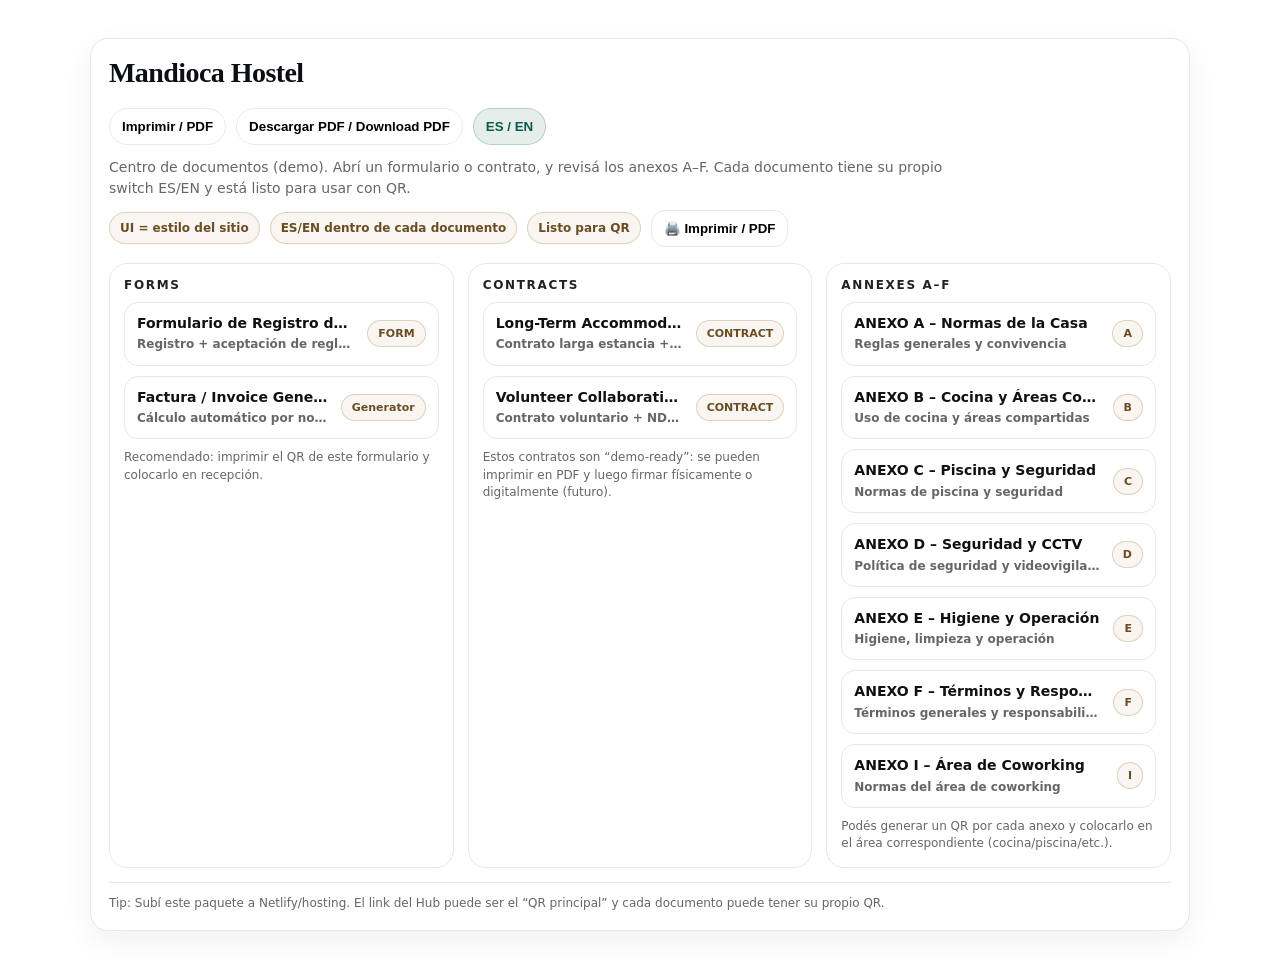
==== index.html @ 8bb421b9 "Add files via upload" ====
<!doctype html>
<html lang="es">
<head>
  <meta charset="utf-8" />
  <meta name="viewport" content="width=device-width,initial-scale=1" />
  <title>Document Hub – Mandioca Hostel</title>

  <!-- Shared site UI (same as other documents) -->
  <link rel="stylesheet" href="site-style.css" />
  <script src="config.js"></script>
  <script src="site-components.js" defer></script>

  <style>
    /* Hub-specific fixes to prevent cut-off on some viewports/in-app browsers */
    html, body { max-width: 100%; }
    body { overflow-x: hidden; }

    .hub-page { padding: 20px 14px 34px; }
    .hub-container { max-width: 1100px; margin: 0 auto; }

    .hub-hero{
      background: #fff;
      border: 1px solid var(--line, #e7e7ea);
      border-radius: 18px;
      padding: 18px;
      box-shadow: 0 10px 30px rgba(0,0,0,.06);
      overflow:hidden;
    }

    .hub-title{
      font-family: var(--serif, ui-serif);
      font-size: 28px;
      margin: 0;
      line-height: 1.12;
    }
    .hub-sub{
      margin: 10px 0 0;
      color: var(--muted, #666);
      line-height: 1.45;
      font-size: 14px;
      max-width: 880px;
    }

    .hub-meta{
      margin-top: 12px;
      display:flex;
      flex-wrap:wrap;
      gap:10px;
      align-items:center;
      min-width:0;
    }
    .hub-pill{
      display:inline-flex;
      align-items:center;
      gap:8px;
      padding: 8px 10px;
      border-radius: 999px;
      border: 1px solid rgba(176,141,87,.35);
      background: rgba(176,141,87,.08);
      color:#6a4d24;
      font-weight: 700;
      font-size: 12px;
      white-space:nowrap;
    }
    .hub-btn{
      display:inline-flex;
      align-items:center;
      justify-content:center;
      padding: 10px 12px;
      border-radius: 14px;
      border: 1px solid var(--line, #e7e7ea);
      background:#fff;
      cursor:pointer;
      font-weight: 800;
      gap:8px;
    }
    .hub-btn:hover{
      border-color: rgba(176,141,87,.55);
      box-shadow: 0 0 0 4px rgba(176,141,87,.10);
    }

    /* IMPORTANT: minmax(0,1fr) prevents overflow/cut-off */
    .hub-grid{
      display:grid;
      grid-template-columns: repeat(3, minmax(0, 1fr));
      gap: 14px;
      margin-top: 16px;
      width: 100%;
      min-width: 0;
    }
    /* 3 → 2 columns */
    @media (max-width: 1180px){
      .hub-grid{ grid-template-columns: repeat(2, minmax(0, 1fr)); }
    }
    /* 2 → 1 column */
    @media (max-width: 860px){
      .hub-grid{ grid-template-columns: minmax(0, 1fr); }
      .hub-title{ font-size: 24px; }
      .hub-hero{ padding: 14px; }
    }

    .hub-section{
      background:#fff;
      border: 1px solid var(--line, #e7e7ea);
      border-radius: 18px;
      padding: 14px;
      min-width: 0;
    }
    .hub-section h2{
      margin:0 0 10px;
      font-size: 12px;
      letter-spacing: .14em;
      text-transform: uppercase;
      color:#222;
    }

    .hub-links{ display:grid; gap:10px; min-width:0; }
    .hub-links a{
      display:flex;
      align-items:center;
      justify-content:space-between;
      gap:12px;
      padding: 12px 12px;
      border-radius: 14px;
      border: 1px solid var(--line, #e7e7ea);
      text-decoration:none;
      color: var(--ink, #111);
      font-weight: 800;
      background:#fff;
      min-width:0;
    }
    .hub-links a:hover{
      border-color: rgba(176,141,87,.55);
      box-shadow: 0 0 0 4px rgba(176,141,87,.10);
    }

    .hub-left{
      display:flex;
      flex-direction:column;
      gap:4px;
      min-width:0;
    }
    .hub-left .title{
      font-size: 14px;
      line-height:1.25;
      overflow:hidden;
      text-overflow:ellipsis;
      white-space:nowrap;
      min-width:0;
    }
    .hub-left .desc{
      font-size: 12px;
      color: var(--muted, #666);
      line-height:1.35;
      overflow:hidden;
      text-overflow:ellipsis;
      white-space:nowrap;
      min-width:0;
    }

    .tag{
      font-size: 11px;
      font-weight: 800;
      padding: 6px 10px;
      border-radius: 999px;
      border: 1px solid rgba(176,141,87,.35);
      background: rgba(176,141,87,.08);
      color:#6a4d24;
      white-space:nowrap;
      flex-shrink:0;
    }

    .hub-note{
      margin: 10px 0 0;
      color: var(--muted, #666);
      font-size: 12px;
      line-height: 1.45;
    }

    .hub-footer{
      margin-top: 14px;
      border-top: 1px solid var(--line, #e7e7ea);
      padding-top: 12px;
      color: var(--muted, #666);
      font-size: 12px;
      line-height: 1.45;
    }
  </style>
</head>

<body>
  <!-- site-components.js injects the same header/footer as other documents -->

  <main class="hub-page">
    <div class="hub-container">
      <section class="hub-hero">
        <h1 class="hub-title" data-tpl="PROPERTY_NAME">Mandioca Hostel</h1>
        <p class="hub-sub">
          Centro de documentos (demo). Abrí un formulario o contrato, y revisá los anexos A–F.
          Cada documento tiene su propio switch ES/EN y está listo para usar con QR.
        </p>

        <div class="hub-meta">
          <span class="hub-pill">UI = estilo del sitio</span>
          <span class="hub-pill">ES/EN dentro de cada documento</span>
          <span class="hub-pill">Listo para QR</span>
          <button class="hub-btn" type="button" onclick="window.print()">🖨️ Imprimir / PDF</button>
        </div>

        <div class="hub-grid">

          <!-- FORMS -->
          <div class="hub-section">
            <h2>Forms</h2>
            <div class="hub-links">
              <a href="RegistroHostel.html">
                <div class="hub-left">
                  <div class="title">Formulario de Registro de Huésped</div>
                  <div class="desc">Registro + aceptación de reglas/anexos (ideal QR recepción)</div>
                </div>
                <span class="tag">FORM</span>
              </a>
              <a href="InvoiceGenerator.html">
                <div class="hub-left">
                  <div class="title">Factura / Invoice Generator (PYG + USD)</div>
                  <div class="desc">Cálculo automático por noches + extras, total en PYG y USD, listo para PDF</div>
                </div>
                <span class="tag">Generator</span>
              </a>

            </div>
            <p class="hub-note">
              Recomendado: imprimir el QR de este formulario y colocarlo en recepción.
            </p>
          </div>

          <!-- CONTRACTS -->
          <div class="hub-section">
            <h2>Contracts</h2>
            <div class="hub-links">
              <a href="LongTermAgreement_EN.html">
                <div class="hub-left">
                  <div class="title">Long-Term Accommodation Agreement</div>
                  <div class="desc">Contrato larga estancia + anexos + firma (demo)</div>
                </div>
                <span class="tag">CONTRACT</span>
              </a>

              <a href="volunteeragreement.html">
                <div class="hub-left">
                  <div class="title">Volunteer Collaboration Agreement</div>
                  <div class="desc">Contrato voluntario + NDA + anexos + 2 firmas (demo)</div>
                </div>
                <span class="tag">CONTRACT</span>
              </a>
            </div>
            <p class="hub-note">
              Estos contratos son “demo-ready”: se pueden imprimir en PDF y luego firmar físicamente o digitalmente (futuro).
            </p>
          </div>

          <!-- ANNEXES -->
          <div class="hub-section">
            <h2>Annexes A–F</h2>
            <div class="hub-links">
              <a href="ANEXOA.html"><div class="hub-left"><div class="title">ANEXO A – Normas de la Casa</div><div class="desc">Reglas generales y convivencia</div></div><span class="tag">A</span></a>
              <a href="ANEXOB.html"><div class="hub-left"><div class="title">ANEXO B – Cocina y Áreas Comunes</div><div class="desc">Uso de cocina y áreas compartidas</div></div><span class="tag">B</span></a>
              <a href="ANNEXOC.html"><div class="hub-left"><div class="title">ANEXO C – Piscina y Seguridad</div><div class="desc">Normas de piscina y seguridad</div></div><span class="tag">C</span></a>
              <a href="ANEXOD.html"><div class="hub-left"><div class="title">ANEXO D – Seguridad y CCTV</div><div class="desc">Política de seguridad y videovigilancia</div></div><span class="tag">D</span></a>
              <a href="ANEXOE.html"><div class="hub-left"><div class="title">ANEXO E – Higiene y Operación</div><div class="desc">Higiene, limpieza y operación</div></div><span class="tag">E</span></a>
              <a href="ANNEXF.html"><div class="hub-left"><div class="title">ANEXO F – Términos y Responsabilidad</div><div class="desc">Términos generales y responsabilidad</div></div><span class="tag">F</span></a>
              <a href="ANNEXOI.html"><div class="hub-left"><div class="title">ANEXO I – Área de Coworking</div><div class="desc">Normas del área de coworking</div></div><span class="tag">I</span></a>
            </div>
            <p class="hub-note">
              Podés generar un QR por cada anexo y colocarlo en el área correspondiente (cocina/piscina/etc.).
            </p>
          </div>

        </div>

        <div class="hub-footer">
          Tip: Subí este paquete a Netlify/hosting. El link del Hub puede ser el “QR principal” y cada documento puede tener su propio QR.
        </div>
      </section>
    </div>
  </main>

  <script>
    // Preserve optional ?key=... across hub links (no password required; safe to keep).
    (function(){
      const params = new URLSearchParams(window.location.search);
      const key = params.get("key");
      if (!key) return;
      document.querySelectorAll('a[href$=".html"]').forEach(a=>{
        const url = new URL(a.getAttribute("href"), window.location.href);
        url.searchParams.set("key", key);
        a.setAttribute("href", url.pathname + url.search);
      });
    })();
  </script>
</body>
</html>
---- site-style.css ----
/* Mandioca-style document theme */
:root{
  --mh-green:#0d5a4a;
  --mh-gold:#d5a13a;
  --mh-ink:#0b0f14;
  --mh-muted:#5f6b7a;
  --mh-line:#e6e9ee;
  --mh-bg:#f7f8fa;
  --mh-paper:#ffffff;
  --mh-radius:18px;
  --mh-shadow:0 12px 34px rgba(9, 16, 24, .08);
  --mh-font: ui-sans-serif, system-ui, -apple-system, Segoe UI, Roboto, Arial;
  --mh-serif: ui-serif, Georgia, "Times New Roman", Times, serif;
}
*{ box-sizing:border-box; }
html,body{ min-height:100%; }
/* Print header (logo + hostel info) */
.mh-printhead{
  display:none;
  align-items:center;
  justify-content:space-between;
  gap:14px;
  padding:14px 18px 0;
}
.mh-printhead .mh-ph-left{display:flex;align-items:center;gap:12px;}
.mh-printhead img{height:44px;width:auto;display:block;}
.mh-printhead .mh-ph-title{
  font-family:var(--mh-serif);
  font-weight:900;
  font-size:18px;
  margin:0;
}
.mh-printhead .mh-ph-meta{font-size:12px;color:var(--mh-muted);line-height:1.35;}
.mh-printhead .mh-ph-right{text-align:right;font-size:12px;color:var(--mh-muted);line-height:1.35;white-space:pre-line;}

body{
  margin:0;
  font-family:var(--mh-font);
  color:var(--mh-ink);
  background:var(--mh-bg);
  overflow-y:auto;
  -webkit-overflow-scrolling: touch;
}

/* Site header */
.mh-topstrip{
  background:var(--mh-paper);
  border-bottom:1px solid var(--mh-line);
}
.mh-topstrip-inner{
  max-width:1080px;
  margin:0 auto;
  padding:10px 16px;
  display:flex;
  gap:12px;
  align-items:center;
  justify-content:space-between;
  flex-wrap:wrap;
}
.mh-topstrip a{
  color:var(--mh-green);
  text-decoration:none;
  font-weight:650;
}
.mh-topstrip .mh-contact{
  display:flex;
  gap:14px;
  align-items:center;
  flex-wrap:wrap;
  color:var(--mh-muted);
  font-size:13px;
}
.mh-badge{
  display:inline-flex;
  align-items:center;
  gap:8px;
  padding:8px 10px;
  border-radius:999px;
  border:1px solid rgba(13,90,74,.18);
  background:rgba(13,90,74,.06);
  color:var(--mh-green);
  font-weight:700;
  font-size:12px;
}
.mh-nav{
  background:var(--mh-paper);
  border-bottom:1px solid var(--mh-line);
}
.mh-nav-inner{
  max-width:1080px;
  margin:0 auto;
  padding:14px 16px;
  display:flex;
  align-items:center;
  justify-content:space-between;
  gap:12px;
  flex-wrap:wrap;
}
.mh-brand{
  display:flex;
  align-items:center;
  gap:12px;
}
.mh-brand img{
  height:44px;
  width:auto;
  display:block;
}
.mh-cta{
  display:inline-flex;
  align-items:center;
  justify-content:center;
  gap:10px;
  padding:10px 14px;
  border-radius:999px;
  border:1px solid rgba(13,90,74,.22);
  background:var(--mh-green);
  color:#fff;
  text-decoration:none;
  font-weight:800;
}
.mh-cta:hover{ filter:brightness(.96); }

/* Document container */
.wrap{
  max-width:1080px !important;
  margin: 18px auto !important;
  padding: 0 16px !important;
}
.card{
  background:var(--mh-paper) !important;
  border:1px solid var(--mh-line) !important;
  border-radius:var(--mh-radius) !important;
  box-shadow:var(--mh-shadow) !important;
  overflow:hidden;
}

/* Utilities used across all documents */
.hidden{ display:none !important; }

/* Many pages mark elements as print-hide; visibility is controlled in each page's /* keep layout full width; prevent scaling */
  html, body{ background:#fff !important; }

  /* show branded print header */
  .mh-printhead{display:flex;}
  /* hide site chrome; keep document card */
  .mh-topstrip, .mh-nav, .mh-footer{ display:none !important; }
  /* keep colors */
  *{ -webkit-print-color-adjust: exact; print-color-adjust: exact; }
}


/* Document topbar (actions like PDF + language switch) */
lambda m: m.group(0).replace("flex !important","flex")
  align-items:center;
  justify-content:space-between;
  gap:12px;
  padding:14px 16px !important;
  border-bottom:1px solid var(--mh-line) !important;
  background: linear-gradient(180deg, rgba(255,255,255,.95), rgba(255,255,255,.72));
  backdrop-filter: blur(10px);
}
.topbar .brand{display:flex;align-items:center;gap:12px;min-width:0;}
.topbar .logo{
  width:36px;height:36px;border-radius:12px;
  display:grid;place-items:center;
  font-weight:900;
  color:#1b1b1b;
  border:1px solid rgba(176,141,87,.35);
  background: rgba(176,141,87,.10);
  flex:0 0 auto;
}
.topbar .meta{display:flex;flex-direction:column;gap:2px;min-width:0;}
.topbar .meta b{font-size:13px;line-height:1.2;white-space:nowrap;overflow:hidden;text-overflow:ellipsis;}
.topbar .meta small{font-size:11.5px;color:var(--mh-muted);white-space:nowrap;overflow:hidden;text-overflow:ellipsis;}
.topbar .actions{display:flex;align-items:center;gap:10px;flex-wrap:wrap;justify-content:flex-end;}
@media (max-width:820px){
  .topbar{align-items:flex-start;}
  .topbar .actions{gap:8px;}
}

/* Headings */
header{ padding:18px 18px 0 !important; }
h1{
  font-family:var(--mh-serif) !important;
  margin:0 !important;
  font-size:28px !important;
  letter-spacing:.2px;
}
.subtitle{
  margin:8px 0 0 !important;
  color:var(--mh-muted) !important;
  line-height:1.45 !important;
  font-size:14px !important;
}
.content{ padding: 18px !important; }

/* Layout helpers */
.hr{ height:1px; background: var(--mh-line); margin:14px 0 !important; }
.grid{ display:grid; grid-template-columns: 1fr 1fr; gap:12px; }
@media (max-width:820px){ .grid{ grid-template-columns:1fr; } }
.row{ display:flex; gap:10px; flex-wrap:wrap; align-items:center; }
label{ display:block; font-size:12px; color: var(--mh-muted); margin:0 0 6px; }
form > h2, form > h3{ margin-top: 14px; }
form .box{ margin-top: 12px; }
.scan-grid{ display:grid; grid-template-columns: 1fr 1fr; gap:12px; }
@media (max-width:820px){ .scan-grid{ grid-template-columns:1fr; } }

.box{
  border:1px solid var(--mh-line) !important;
  border-radius:16px !important;
  padding: 14px !important;
  background:#fff !important;
  margin-top: 12px !important;
}
.section-title{
  font-size: 12px !important;
  letter-spacing:.16em !important;
  text-transform: uppercase !important;
  margin: 0 0 10px !important;
  color:var(--mh-green) !important;
  font-weight:900 !important;
}
.note{ color:var(--mh-muted) !important; }

/* Buttons */
.btn{
  border:1px solid var(--mh-line) !important;
  background:#fff !important;
  padding:10px 12px !important;
  border-radius:999px !important;
  cursor:pointer !important;
  font-weight:800 !important;
}
.btn.primary{
  border-color: rgba(13,90,74,.22) !important;
  background: rgba(13,90,74,.10) !important;
  color: var(--mh-green) !important;
}
.btn:hover{ box-shadow: 0 0 0 4px rgba(13,90,74,.08); }

/* Inputs */
input, select, textarea{
  border:1px solid var(--mh-line) !important;
  border-radius:14px !important;
  padding:12px !important;
  font-size:14px !important;
}
input:focus, select:focus, textarea:focus{
  outline:none !important;
  border-color: rgba(13,90,74,.5) !important;
  box-shadow: 0 0 0 4px rgba(13,90,74,.12) !important;
}

a.link, .links a{
  border-radius:14px !important;
  font-weight:800 !important;
}
a.link:hover, .links a:hover{
  border-color: rgba(13,90,74,.35) !important;
  box-shadow: 0 0 0 4px rgba(13,90,74,.08) !important;
}

/* Footer */
.mh-footer{
  margin-top: 18px;
  background:var(--mh-paper);
  border-top:1px solid var(--mh-line);
}
.mh-footer-inner{
  max-width:1080px;
  margin:0 auto;
  padding:18px 16px;
  display:flex;
  gap:18px;
  flex-wrap:wrap;
  align-items:flex-start;
  justify-content:space-between;
}
.mh-footer small{ color:var(--mh-muted); }
.mh-footer a{ color:var(--mh-green); text-decoration:none; font-weight:700; }
.mh-footer .mh-cols{ display:flex; gap:26px; flex-wrap:wrap; }
.mh-footer h4{ margin:0 0 8px; font-size:13px; color:var(--mh-ink); }
.mh-footer ul{ margin:0; padding:0; list-style:none; }
.mh-footer li{ margin:8px 0; }

@media print{
  body{ background:#fff !important; }
  .mh-topstrip, .mh-nav, .mh-footer{ display:none !important; }
  .wrap{ margin:0 !important; padding:0 !important; max-width:none !important; }
  .card{ border:none !important; border-radius:0 !important; box-shadow:none !important; }
  header, .content{ padding: 12mm 12mm 0 !important; }
}

/* Language switch */
.mh-langbtn{display:inline-flex;align-items:center;gap:8px;border:1px solid var(--mh-line);background:#fff;padding:8px 10px;border-radius:999px;font-weight:800;color:var(--mh-ink);cursor:pointer;}
.mh-langbtn:hover{border-color:rgba(13,90,74,.35);box-shadow:0 0 0 4px rgba(13,90,74,.10);} 

/* Better readability */
.paper-title, h1{letter-spacing:-.02em;}
.article h3{font-size:16px !important;font-weight:800 !important;color:var(--mh-ink) !important;}
.article p{font-size:15px !important;line-height:1.7 !important;}
.article li{font-size:15px !important;line-height:1.6 !important;}
.section-title{font-size:12px !important;}

/* Signature canvas */
.sig-wrap{border:1px solid var(--mh-line) !important;border-radius:14px !important;padding:10px !important;background:#fff !important;}
canvas.sig{width:100% !important;height:180px !important;display:block !important;border:1px solid var(--mh-line) !important;border-radius:12px !important;background:#fff !important;touch-action:none !important;}
.sig-actions{display:flex;gap:10px;flex-wrap:wrap;margin-top:10px;}

/* --- RegistroHostel / interactive form helpers (visual-only) --- */
.pill{
  display:inline-flex;
  align-items:center;
  gap:8px;
  padding:7px 10px;
  border-radius:999px;
  border:1px solid rgba(13,90,74,.18);
  background:rgba(13,90,74,.06);
  color:var(--mh-green);
  font-weight:800;
  font-size:12px;
  line-height:1;
}

video{
  width:100%;
  height:auto;
  border-radius:14px;
  border:1px solid var(--mh-line);
  background:#000;
}

.mono{ font-family: ui-monospace, SFMono-Regular, Menlo, Monaco, Consolas, "Liberation Mono", "Courier New", monospace; }

.danger-msg{
  display:none;
  margin-top:12px;
  padding:10px 12px;
  border-radius:14px;
  border:1px solid rgba(176,0,32,.22);
  background:rgba(176,0,32,.06);
  color:#8a001a;
  font-weight:700;
  font-size:13px;
  line-height:1.35;
}
.danger-msg.show{ display:block; }

.toast{
  position: sticky;
  top: 0;
  z-index: 20;
  margin: 0;
  padding: 10px 14px;
  border-bottom: 1px solid var(--mh-line);
  background: rgba(255,255,255,.92);
  backdrop-filter: blur(8px);
  font-weight: 800;
  color: var(--mh-green);
}

/* Better spacing rhythm on long forms */
.section-title{ margin-top: 6px !important; }
.box.scan{ padding: 16px !important; }

/* Per-document toolbar fallback (always visible) */
.mh-doc-toolbar{
  display:flex;
  gap:10px;
  flex-wrap:wrap;
  margin: 10px 0 0 0;
  padding: 10px 0 2px 0;
}


/* ===== PRINT / PDF ===== */
@media print{
  /* hide all interactive UI */
  .topbar,
  .actions,
  .langbar,
  .t-actions,
  .mh-topstrip,
  .mh-nav,
  .mh-footer,
  .print-hide,
  .btn,
  button,
  a.btn,
  .pill,
  .pill-row,
  .switch,
  .toggle,
  .toolbar,
  .doc-toolbar,
  .doc-actions,
  [data-ui="toolbar"],
  [data-role="toolbar"]{
    display:none !important;
    visibility:hidden !important;
  }

  /* keep layout clean */
  html, body{ background:#fff !important; }
  .wrap{ padding:0 !important; }
  .card{ box-shadow:none !important; border:0 !important; }

  /* show branded print header */
  .mh-printhead{ display:flex !important; }

  /* print colors */
  *{ -webkit-print-color-adjust: exact; print-color-adjust: exact; }

  /* avoid breaking headings */
  h1, h2, h3{ page-break-after: avoid; }
}
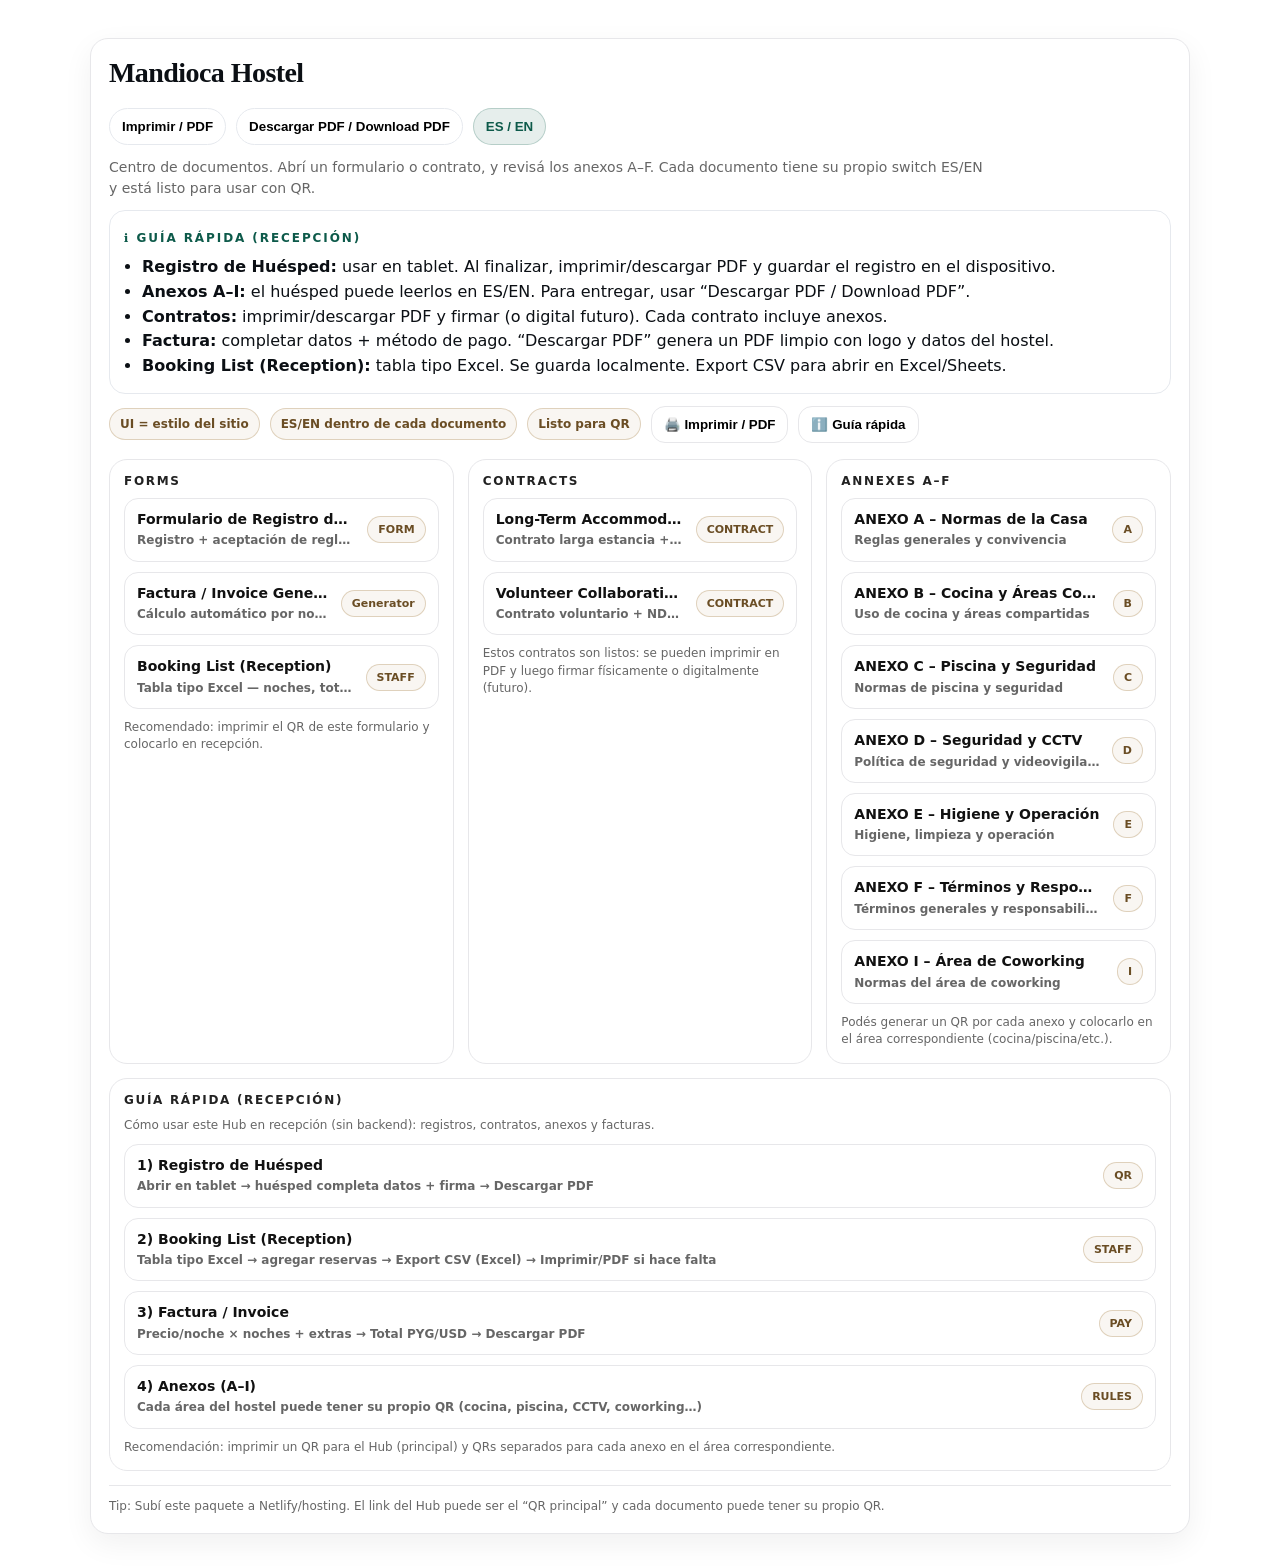
==== commit 74c016a7: "Add files via upload" ====
--- a/index.html
+++ b/index.html
@@ -196,15 +196,27 @@
       <section class="hub-hero">
         <h1 class="hub-title" data-tpl="PROPERTY_NAME">Mandioca Hostel</h1>
         <p class="hub-sub">
-          Centro de documentos (demo). Abrí un formulario o contrato, y revisá los anexos A–F.
+          Centro de documentos. Abrí un formulario o contrato, y revisá los anexos A–F.
           Cada documento tiene su propio switch ES/EN y está listo para usar con QR.
         </p>
+      <div class="box" style="margin-top:14px;">
+        <div class="section-title">ℹ️ Guía rápida (Recepción)</div>
+        <ul style="margin:10px 0 0; padding-left:18px; line-height:1.55;">
+          <li><b>Registro de Huésped:</b> usar en tablet. Al finalizar, imprimir/descargar PDF y guardar el registro en el dispositivo.</li>
+          <li><b>Anexos A–I:</b> el huésped puede leerlos en ES/EN. Para entregar, usar “Descargar PDF / Download PDF”.</li>
+          <li><b>Contratos:</b> imprimir/descargar PDF y firmar (o digital futuro). Cada contrato incluye anexos.</li>
+          <li><b>Factura:</b> completar datos + método de pago. “Descargar PDF” genera un PDF limpio con logo y datos del hostel.</li>
+          <li><b>Booking List (Reception):</b> tabla tipo Excel. Se guarda localmente. Export CSV para abrir en Excel/Sheets.</li>
+        </ul>
+      </div>
+
 
         <div class="hub-meta">
           <span class="hub-pill">UI = estilo del sitio</span>
           <span class="hub-pill">ES/EN dentro de cada documento</span>
           <span class="hub-pill">Listo para QR</span>
           <button class="hub-btn" type="button" onclick="window.print()">🖨️ Imprimir / PDF</button>
+          <button class="hub-btn" type="button" onclick="document.getElementById('quickGuide').scrollIntoView({behavior:'smooth'})">ℹ️ Guía rápida</button>
         </div>
 
         <div class="hub-grid">
@@ -227,6 +239,13 @@
                 </div>
                 <span class="tag">Generator</span>
               </a>
+              <a href="BookingList.html">
+                <div class="hub-left">
+                  <div class="title">Booking List (Reception)</div>
+                  <div class="desc">Tabla tipo Excel — noches, totales PYG/USD, export CSV (guardado local)</div>
+                </div>
+                <span class="tag">STAFF</span>
+              </a>
 
             </div>
             <p class="hub-note">
@@ -241,7 +260,7 @@
               <a href="LongTermAgreement_EN.html">
                 <div class="hub-left">
                   <div class="title">Long-Term Accommodation Agreement</div>
-                  <div class="desc">Contrato larga estancia + anexos + firma (demo)</div>
+                  <div class="desc">Contrato larga estancia + anexos + firma </div>
                 </div>
                 <span class="tag">CONTRACT</span>
               </a>
@@ -249,13 +268,13 @@
               <a href="volunteeragreement.html">
                 <div class="hub-left">
                   <div class="title">Volunteer Collaboration Agreement</div>
-                  <div class="desc">Contrato voluntario + NDA + anexos + 2 firmas (demo)</div>
+                  <div class="desc">Contrato voluntario + NDA + anexos + 2 firmas </div>
                 </div>
                 <span class="tag">CONTRACT</span>
               </a>
             </div>
             <p class="hub-note">
-              Estos contratos son “demo-ready”: se pueden imprimir en PDF y luego firmar físicamente o digitalmente (futuro).
+              Estos contratos son listos: se pueden imprimir en PDF y luego firmar físicamente o digitalmente (futuro).
             </p>
           </div>
 
@@ -278,6 +297,52 @@
 
         </div>
 
+        <section id="quickGuide" class="hub-section" style="margin-top:14px;">
+  <h2>Guía rápida (Recepción)</h2>
+
+  <p class="hub-note" style="margin-bottom:10px;">
+    Cómo usar este Hub en recepción (sin backend): registros, contratos, anexos y facturas.
+  </p>
+
+  <div class="hub-links">
+    <a href="RegistroHostel.html">
+      <div class="hub-left">
+        <div class="title">1) Registro de Huésped</div>
+        <div class="desc">Abrir en tablet → huésped completa datos + firma → Descargar PDF</div>
+      </div>
+      <span class="tag">QR</span>
+    </a>
+
+    <a href="BookingList.html">
+      <div class="hub-left">
+        <div class="title">2) Booking List (Reception)</div>
+        <div class="desc">Tabla tipo Excel → agregar reservas → Export CSV (Excel) → Imprimir/PDF si hace falta</div>
+      </div>
+      <span class="tag">STAFF</span>
+    </a>
+
+    <a href="InvoiceGenerator.html">
+      <div class="hub-left">
+        <div class="title">3) Factura / Invoice</div>
+        <div class="desc">Precio/noche × noches + extras → Total PYG/USD → Descargar PDF</div>
+      </div>
+      <span class="tag">PAY</span>
+    </a>
+
+    <a href="ANEXOA.html">
+      <div class="hub-left">
+        <div class="title">4) Anexos (A–I)</div>
+        <div class="desc">Cada área del hostel puede tener su propio QR (cocina, piscina, CCTV, coworking…)</div>
+      </div>
+      <span class="tag">RULES</span>
+    </a>
+  </div>
+
+  <p class="hub-note" style="margin-top:10px;">
+    Recomendación: imprimir un QR para el Hub (principal) y QRs separados para cada anexo en el área correspondiente.
+  </p>
+</section>
+
         <div class="hub-footer">
           Tip: Subí este paquete a Netlify/hosting. El link del Hub puede ser el “QR principal” y cada documento puede tener su propio QR.
         </div>
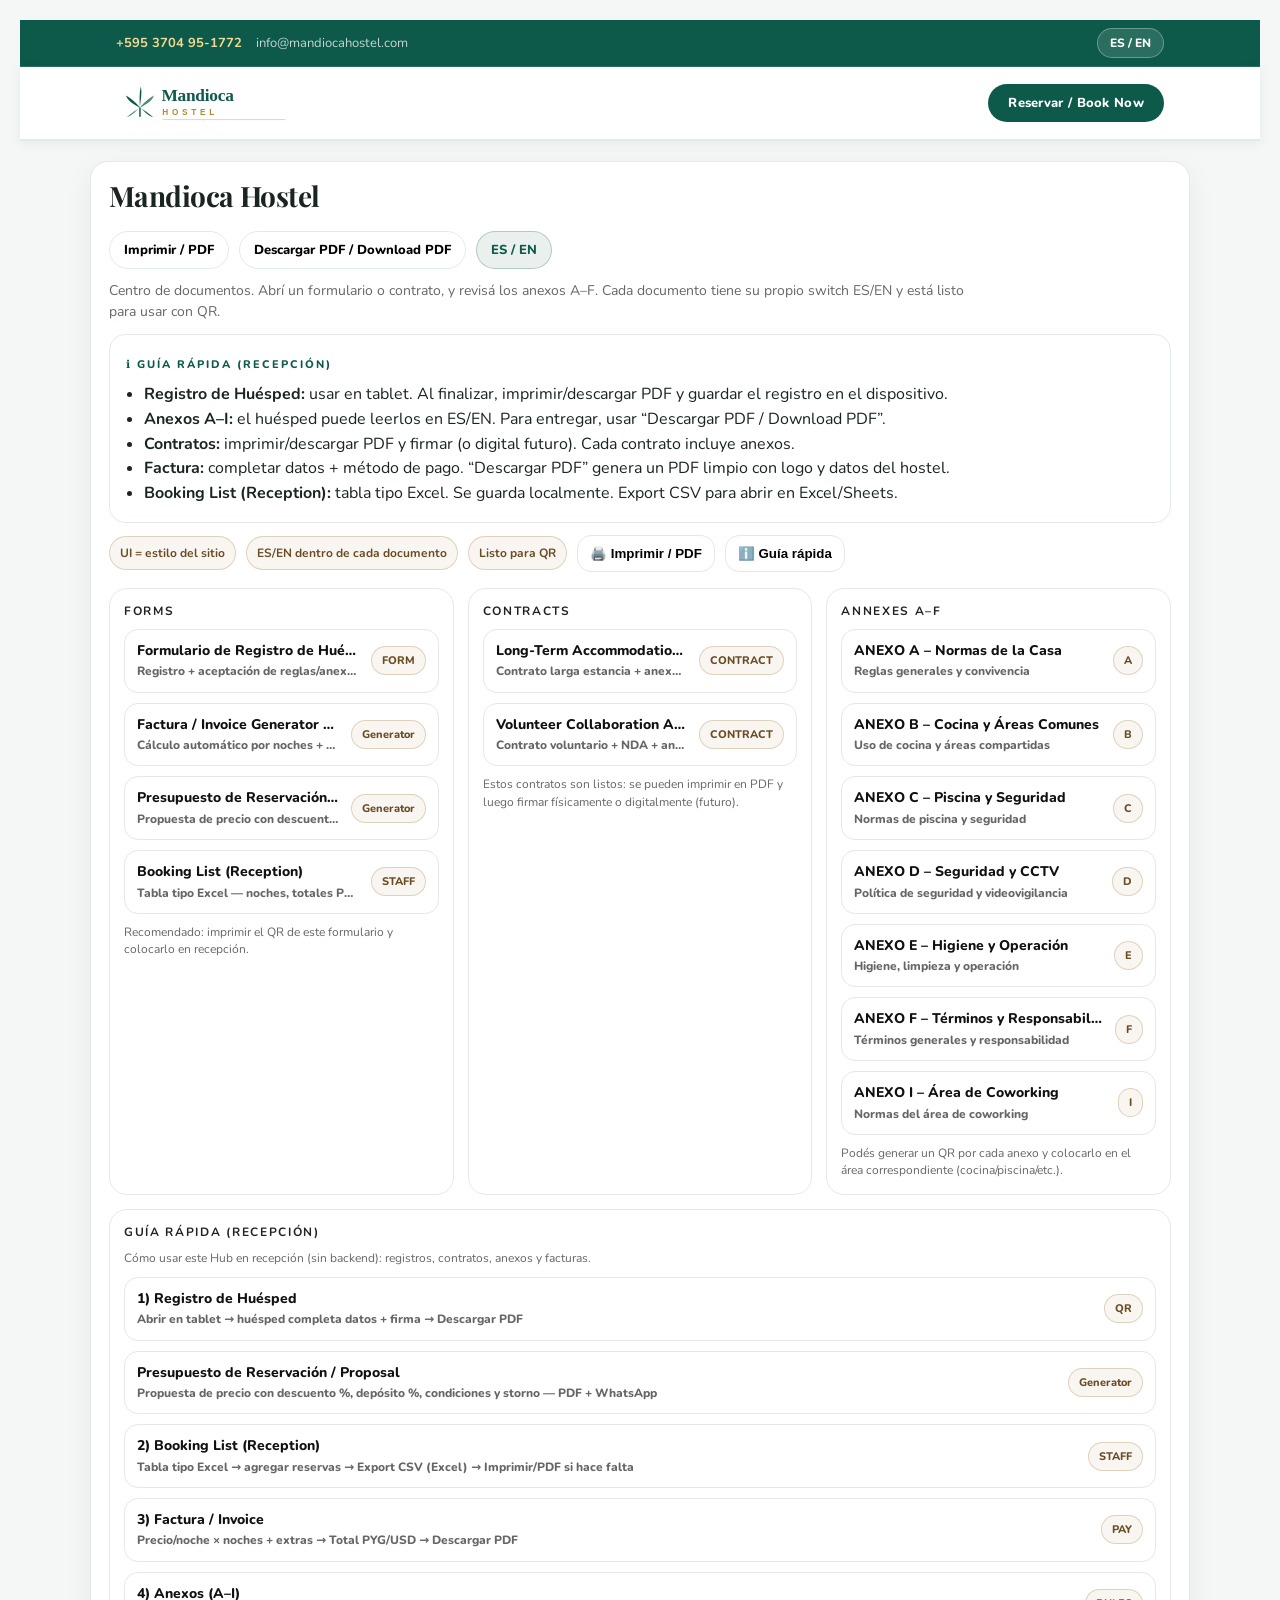
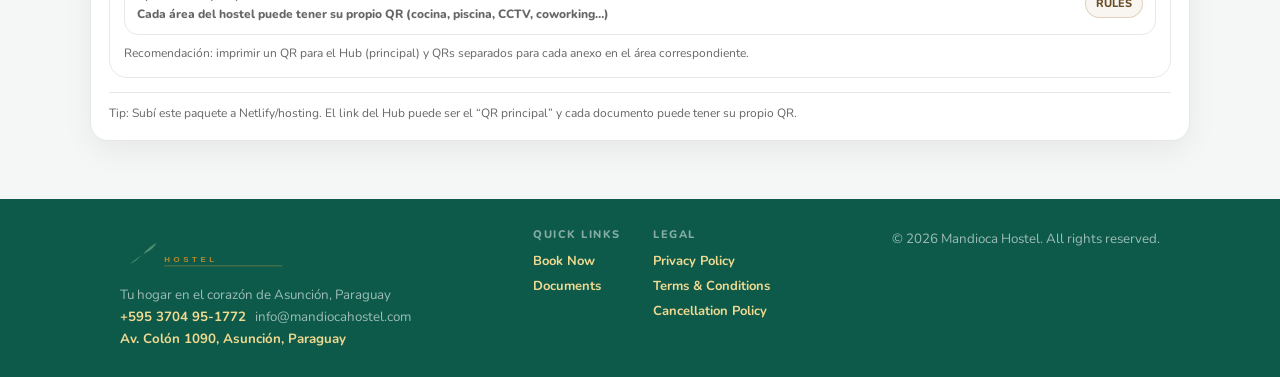
==== commit 6bb3462c: "Add files via upload" ====
--- a/index.html
+++ b/index.html
@@ -239,6 +239,13 @@
                 </div>
                 <span class="tag">Generator</span>
               </a>
+              <a href="ProposalGenerator.html">
+                <div class="hub-left">
+                  <div class="title">Presupuesto de Reservación / Proposal</div>
+                  <div class="desc">Propuesta de precio con descuento %, depósito %, condiciones y storno — PDF + WhatsApp</div>
+                </div>
+                <span class="tag">Generator</span>
+              </a>
               <a href="BookingList.html">
                 <div class="hub-left">
                   <div class="title">Booking List (Reception)</div>
@@ -313,7 +320,14 @@
       <span class="tag">QR</span>
     </a>
 
-    <a href="BookingList.html">
+    <a href="ProposalGenerator.html">
+                <div class="hub-left">
+                  <div class="title">Presupuesto de Reservación / Proposal</div>
+                  <div class="desc">Propuesta de precio con descuento %, depósito %, condiciones y storno — PDF + WhatsApp</div>
+                </div>
+                <span class="tag">Generator</span>
+              </a>
+              <a href="BookingList.html">
       <div class="hub-left">
         <div class="title">2) Booking List (Reception)</div>
         <div class="desc">Tabla tipo Excel → agregar reservas → Export CSV (Excel) → Imprimir/PDF si hace falta</div>
--- a/site-style.css
+++ b/site-style.css
@@ -1,37 +1,29 @@
-/* Mandioca-style document theme */
-:root{
-  --mh-green:#0d5a4a;
-  --mh-gold:#d5a13a;
-  --mh-ink:#0b0f14;
-  --mh-muted:#5f6b7a;
-  --mh-line:#e6e9ee;
-  --mh-bg:#f7f8fa;
-  --mh-paper:#ffffff;
-  --mh-radius:18px;
-  --mh-shadow:0 12px 34px rgba(9, 16, 24, .08);
-  --mh-font: ui-sans-serif, system-ui, -apple-system, Segoe UI, Roboto, Arial;
-  --mh-serif: ui-serif, Georgia, "Times New Roman", Times, serif;
+/* ============================================================
+   Mandioca Hostel — Document Theme
+   Style matches mandiocahostel.com visual identity
+   ============================================================ */
+
+@import url('https://fonts.googleapis.com/css2?family=Playfair+Display:wght@700;900&family=Nunito:wght@400;600;700;800&display=swap');
+
+:root {
+  --mh-green:   #0d5a4a;
+  --mh-green2:  #0f6b58;
+  --mh-leaf:    #4a8c6f;
+  --mh-gold:    #c49a2a;
+  --mh-gold-lt: #f0d990;
+  --mh-ink:     #1a2420;
+  --mh-muted:   #5f7268;
+  --mh-line:    #e2ebe6;
+  --mh-bg:      #f4f7f5;
+  --mh-paper:   #ffffff;
+  --mh-radius:  18px;
+  --mh-shadow:  0 12px 34px rgba(13,90,74,.09);
+  --mh-font:    'Nunito', ui-sans-serif, system-ui, sans-serif;
+  --mh-serif:   'Playfair Display', ui-serif, Georgia, serif;
 }
-*{ box-sizing:border-box; }
-html,body{ min-height:100%; }
-/* Print header (logo + hostel info) */
-.mh-printhead{
-  display:none;
-  align-items:center;
-  justify-content:space-between;
-  gap:14px;
-  padding:14px 18px 0;
-}
-.mh-printhead .mh-ph-left{display:flex;align-items:center;gap:12px;}
-.mh-printhead img{height:44px;width:auto;display:block;}
-.mh-printhead .mh-ph-title{
-  font-family:var(--mh-serif);
-  font-weight:900;
-  font-size:18px;
-  margin:0;
-}
-.mh-printhead .mh-ph-meta{font-size:12px;color:var(--mh-muted);line-height:1.35;}
-.mh-printhead .mh-ph-right{text-align:right;font-size:12px;color:var(--mh-muted);line-height:1.35;white-space:pre-line;}
+
+*{box-sizing:border-box;}
+html,body{min-height:100%;}
 
 body{
   margin:0;
@@ -39,380 +31,144 @@
   color:var(--mh-ink);
   background:var(--mh-bg);
   overflow-y:auto;
-  -webkit-overflow-scrolling: touch;
+  -webkit-overflow-scrolling:touch;
 }
 
-/* Site header */
-.mh-topstrip{
-  background:var(--mh-paper);
-  border-bottom:1px solid var(--mh-line);
-}
-.mh-topstrip-inner{
-  max-width:1080px;
-  margin:0 auto;
-  padding:10px 16px;
-  display:flex;
-  gap:12px;
-  align-items:center;
-  justify-content:space-between;
-  flex-wrap:wrap;
-}
-.mh-topstrip a{
-  color:var(--mh-green);
-  text-decoration:none;
-  font-weight:650;
-}
-.mh-topstrip .mh-contact{
-  display:flex;
-  gap:14px;
-  align-items:center;
-  flex-wrap:wrap;
-  color:var(--mh-muted);
-  font-size:13px;
-}
-.mh-badge{
-  display:inline-flex;
-  align-items:center;
-  gap:8px;
-  padding:8px 10px;
-  border-radius:999px;
-  border:1px solid rgba(13,90,74,.18);
-  background:rgba(13,90,74,.06);
-  color:var(--mh-green);
-  font-weight:700;
-  font-size:12px;
-}
-.mh-nav{
-  background:var(--mh-paper);
-  border-bottom:1px solid var(--mh-line);
-}
-.mh-nav-inner{
-  max-width:1080px;
-  margin:0 auto;
-  padding:14px 16px;
+/* Print header */
+.mh-printhead{display:none;align-items:center;justify-content:space-between;gap:14px;padding:14px 18px 0;}
+.mh-printhead .mh-ph-left{display:flex;align-items:center;gap:12px;}
+.mh-printhead img{height:44px;width:auto;display:block;}
+.mh-printhead .mh-ph-title{font-family:var(--mh-serif);font-weight:900;font-size:18px;margin:0;}
+.mh-printhead .mh-ph-meta{font-size:12px;color:var(--mh-muted);line-height:1.35;}
+.mh-printhead .mh-ph-right{text-align:right;font-size:12px;color:var(--mh-muted);line-height:1.35;white-space:pre-line;}
+
+/* Top contact strip — dark green bar */
+.mh-topstrip{background:var(--mh-green);border-bottom:1px solid rgba(255,255,255,.12);}
+.mh-topstrip-inner{max-width:1080px;margin:0 auto;padding:8px 16px;display:flex;gap:12px;align-items:center;justify-content:space-between;flex-wrap:wrap;}
+.mh-topstrip a{color:var(--mh-gold-lt);text-decoration:none;font-weight:700;font-size:13px;}
+.mh-topstrip a:hover{color:#fff;}
+.mh-topstrip .mh-contact{display:flex;gap:14px;align-items:center;flex-wrap:wrap;color:rgba(255,255,255,.75);font-size:13px;}
+.mh-badge{display:inline-flex;align-items:center;gap:8px;padding:6px 10px;border-radius:999px;border:1px solid rgba(255,255,255,.3);background:rgba(255,255,255,.12);color:#fff;font-weight:800;font-size:12px;}
+
+/* Main nav */
+.mh-nav{background:var(--mh-paper);border-bottom:2px solid var(--mh-line);box-shadow:0 2px 12px rgba(13,90,74,.07);}
+.mh-nav-inner{max-width:1080px;margin:0 auto;padding:12px 16px;display:flex;align-items:center;justify-content:space-between;gap:12px;flex-wrap:wrap;}
+.mh-brand{display:flex;align-items:center;gap:12px;}
+.mh-brand img{height:48px;width:auto;display:block;}
+.mh-cta{display:inline-flex;align-items:center;justify-content:center;gap:8px;padding:10px 20px;border-radius:999px;border:none;background:var(--mh-green);color:#fff;text-decoration:none;font-weight:800;font-size:13px;letter-spacing:.3px;transition:background .18s;}
+.mh-cta:hover{background:var(--mh-green2);}
+
+/* Document wrapper */
+.wrap{max-width:1080px!important;margin:20px auto!important;padding:0 16px!important;}
+.card{background:var(--mh-paper)!important;border:1px solid var(--mh-line)!important;border-radius:var(--mh-radius)!important;box-shadow:var(--mh-shadow)!important;overflow:hidden;}
+
+.hidden{display:none!important;}
+
+/* Document topbar */
+.topbar{
   display:flex;
   align-items:center;
   justify-content:space-between;
   gap:12px;
-  flex-wrap:wrap;
-}
-.mh-brand{
-  display:flex;
-  align-items:center;
-  gap:12px;
-}
-.mh-brand img{
-  height:44px;
-  width:auto;
-  display:block;
-}
-.mh-cta{
-  display:inline-flex;
-  align-items:center;
-  justify-content:center;
-  gap:10px;
-  padding:10px 14px;
-  border-radius:999px;
-  border:1px solid rgba(13,90,74,.22);
-  background:var(--mh-green);
-  color:#fff;
-  text-decoration:none;
-  font-weight:800;
-}
-.mh-cta:hover{ filter:brightness(.96); }
-
-/* Document container */
-.wrap{
-  max-width:1080px !important;
-  margin: 18px auto !important;
-  padding: 0 16px !important;
-}
-.card{
-  background:var(--mh-paper) !important;
-  border:1px solid var(--mh-line) !important;
-  border-radius:var(--mh-radius) !important;
-  box-shadow:var(--mh-shadow) !important;
-  overflow:hidden;
-}
-
-/* Utilities used across all documents */
-.hidden{ display:none !important; }
-
-/* Many pages mark elements as print-hide; visibility is controlled in each page's /* keep layout full width; prevent scaling */
-  html, body{ background:#fff !important; }
-
-  /* show branded print header */
-  .mh-printhead{display:flex;}
-  /* hide site chrome; keep document card */
-  .mh-topstrip, .mh-nav, .mh-footer{ display:none !important; }
-  /* keep colors */
-  *{ -webkit-print-color-adjust: exact; print-color-adjust: exact; }
-}
-
-
-/* Document topbar (actions like PDF + language switch) */
-lambda m: m.group(0).replace("flex !important","flex")
-  align-items:center;
-  justify-content:space-between;
-  gap:12px;
-  padding:14px 16px !important;
-  border-bottom:1px solid var(--mh-line) !important;
-  background: linear-gradient(180deg, rgba(255,255,255,.95), rgba(255,255,255,.72));
-  backdrop-filter: blur(10px);
+  padding:14px 16px!important;
+  border-bottom:1px solid var(--mh-line)!important;
+  background:linear-gradient(180deg,rgba(255,255,255,.97),rgba(244,247,245,.85));
+  backdrop-filter:blur(10px);
 }
 .topbar .brand{display:flex;align-items:center;gap:12px;min-width:0;}
-.topbar .logo{
-  width:36px;height:36px;border-radius:12px;
-  display:grid;place-items:center;
-  font-weight:900;
-  color:#1b1b1b;
-  border:1px solid rgba(176,141,87,.35);
-  background: rgba(176,141,87,.10);
-  flex:0 0 auto;
-}
+.topbar .logo{width:36px;height:36px;border-radius:12px;display:grid;place-items:center;font-weight:900;color:var(--mh-green);border:1px solid rgba(13,90,74,.25);background:rgba(13,90,74,.08);flex:0 0 auto;}
 .topbar .meta{display:flex;flex-direction:column;gap:2px;min-width:0;}
 .topbar .meta b{font-size:13px;line-height:1.2;white-space:nowrap;overflow:hidden;text-overflow:ellipsis;}
 .topbar .meta small{font-size:11.5px;color:var(--mh-muted);white-space:nowrap;overflow:hidden;text-overflow:ellipsis;}
 .topbar .actions{display:flex;align-items:center;gap:10px;flex-wrap:wrap;justify-content:flex-end;}
-@media (max-width:820px){
-  .topbar{align-items:flex-start;}
-  .topbar .actions{gap:8px;}
-}
+@media(max-width:820px){.topbar{align-items:flex-start;}.topbar .actions{gap:8px;}}
 
 /* Headings */
-header{ padding:18px 18px 0 !important; }
-h1{
-  font-family:var(--mh-serif) !important;
-  margin:0 !important;
-  font-size:28px !important;
-  letter-spacing:.2px;
-}
-.subtitle{
-  margin:8px 0 0 !important;
-  color:var(--mh-muted) !important;
-  line-height:1.45 !important;
-  font-size:14px !important;
-}
-.content{ padding: 18px !important; }
+header{padding:20px 20px 0!important;}
+h1{font-family:var(--mh-serif)!important;margin:0!important;font-size:28px!important;letter-spacing:-.02em;color:var(--mh-ink);}
+.subtitle{margin:8px 0 0!important;color:var(--mh-muted)!important;line-height:1.5!important;font-size:14px!important;}
+.content{padding:20px!important;}
 
-/* Layout helpers */
-.hr{ height:1px; background: var(--mh-line); margin:14px 0 !important; }
-.grid{ display:grid; grid-template-columns: 1fr 1fr; gap:12px; }
-@media (max-width:820px){ .grid{ grid-template-columns:1fr; } }
-.row{ display:flex; gap:10px; flex-wrap:wrap; align-items:center; }
-label{ display:block; font-size:12px; color: var(--mh-muted); margin:0 0 6px; }
-form > h2, form > h3{ margin-top: 14px; }
-form .box{ margin-top: 12px; }
-.scan-grid{ display:grid; grid-template-columns: 1fr 1fr; gap:12px; }
-@media (max-width:820px){ .scan-grid{ grid-template-columns:1fr; } }
+/* Layout */
+.hr{height:1px;background:var(--mh-line);margin:14px 0!important;}
+.grid{display:grid;grid-template-columns:1fr 1fr;gap:12px;}
+@media(max-width:820px){.grid{grid-template-columns:1fr;}}
+.row{display:flex;gap:10px;flex-wrap:wrap;align-items:center;}
+label{display:block;font-size:12px;color:var(--mh-muted);margin:0 0 6px;font-weight:700;text-transform:uppercase;letter-spacing:.06em;}
+form>h2,form>h3{margin-top:14px;}
+form .box{margin-top:12px;}
+.scan-grid{display:grid;grid-template-columns:1fr 1fr;gap:12px;}
+@media(max-width:820px){.scan-grid{grid-template-columns:1fr;}}
 
-.box{
-  border:1px solid var(--mh-line) !important;
-  border-radius:16px !important;
-  padding: 14px !important;
-  background:#fff !important;
-  margin-top: 12px !important;
-}
-.section-title{
-  font-size: 12px !important;
-  letter-spacing:.16em !important;
-  text-transform: uppercase !important;
-  margin: 0 0 10px !important;
-  color:var(--mh-green) !important;
-  font-weight:900 !important;
-}
-.note{ color:var(--mh-muted) !important; }
+.box{border:1px solid var(--mh-line)!important;border-radius:16px!important;padding:16px!important;background:#fff!important;margin-top:12px!important;}
+.section-title{font-size:11px!important;letter-spacing:.18em!important;text-transform:uppercase!important;margin:0 0 10px!important;color:var(--mh-green)!important;font-weight:800!important;}
+.note{color:var(--mh-muted)!important;}
 
 /* Buttons */
-.btn{
-  border:1px solid var(--mh-line) !important;
-  background:#fff !important;
-  padding:10px 12px !important;
-  border-radius:999px !important;
-  cursor:pointer !important;
-  font-weight:800 !important;
-}
-.btn.primary{
-  border-color: rgba(13,90,74,.22) !important;
-  background: rgba(13,90,74,.10) !important;
-  color: var(--mh-green) !important;
-}
-.btn:hover{ box-shadow: 0 0 0 4px rgba(13,90,74,.08); }
+.btn{border:1px solid var(--mh-line)!important;background:#fff!important;padding:9px 14px!important;border-radius:999px!important;cursor:pointer!important;font-weight:800!important;font-family:var(--mh-font)!important;font-size:13px!important;transition:box-shadow .15s,border-color .15s!important;}
+.btn.primary{border-color:rgba(13,90,74,.25)!important;background:rgba(13,90,74,.09)!important;color:var(--mh-green)!important;}
+.btn:hover{box-shadow:0 0 0 4px rgba(13,90,74,.10);border-color:rgba(13,90,74,.3)!important;}
 
 /* Inputs */
-input, select, textarea{
-  border:1px solid var(--mh-line) !important;
-  border-radius:14px !important;
-  padding:12px !important;
-  font-size:14px !important;
-}
-input:focus, select:focus, textarea:focus{
-  outline:none !important;
-  border-color: rgba(13,90,74,.5) !important;
-  box-shadow: 0 0 0 4px rgba(13,90,74,.12) !important;
-}
+input,select,textarea{border:1px solid var(--mh-line)!important;border-radius:12px!important;padding:11px 14px!important;font-size:14px!important;font-family:var(--mh-font)!important;}
+input:focus,select:focus,textarea:focus{outline:none!important;border-color:rgba(13,90,74,.5)!important;box-shadow:0 0 0 4px rgba(13,90,74,.10)!important;}
 
-a.link, .links a{
-  border-radius:14px !important;
-  font-weight:800 !important;
-}
-a.link:hover, .links a:hover{
-  border-color: rgba(13,90,74,.35) !important;
-  box-shadow: 0 0 0 4px rgba(13,90,74,.08) !important;
-}
+a.link,.links a{border-radius:12px!important;font-weight:800!important;}
+a.link:hover,.links a:hover{border-color:rgba(13,90,74,.35)!important;box-shadow:0 0 0 4px rgba(13,90,74,.08)!important;}
 
-/* Footer */
-.mh-footer{
-  margin-top: 18px;
-  background:var(--mh-paper);
-  border-top:1px solid var(--mh-line);
-}
-.mh-footer-inner{
-  max-width:1080px;
-  margin:0 auto;
-  padding:18px 16px;
-  display:flex;
-  gap:18px;
-  flex-wrap:wrap;
-  align-items:flex-start;
-  justify-content:space-between;
-}
-.mh-footer small{ color:var(--mh-muted); }
-.mh-footer a{ color:var(--mh-green); text-decoration:none; font-weight:700; }
-.mh-footer .mh-cols{ display:flex; gap:26px; flex-wrap:wrap; }
-.mh-footer h4{ margin:0 0 8px; font-size:13px; color:var(--mh-ink); }
-.mh-footer ul{ margin:0; padding:0; list-style:none; }
-.mh-footer li{ margin:8px 0; }
+/* Footer — dark green */
+.mh-footer{margin-top:24px;background:var(--mh-green);border-top:none;}
+.mh-footer-inner{max-width:1080px;margin:0 auto;padding:28px 20px;display:flex;gap:24px;flex-wrap:wrap;align-items:flex-start;justify-content:space-between;}
+.mh-footer small{color:rgba(255,255,255,.6);}
+.mh-footer a{color:var(--mh-gold-lt);text-decoration:none;font-weight:700;}
+.mh-footer a:hover{color:#fff;}
+.mh-footer .mh-cols{display:flex;gap:32px;flex-wrap:wrap;}
+.mh-footer h4{margin:0 0 10px;font-size:11px;text-transform:uppercase;letter-spacing:.14em;color:rgba(255,255,255,.5);font-weight:800;}
+.mh-footer ul{margin:0;padding:0;list-style:none;}
+.mh-footer li{margin:7px 0;font-size:13px;color:rgba(255,255,255,.8);}
 
-@media print{
-  body{ background:#fff !important; }
-  .mh-topstrip, .mh-nav, .mh-footer{ display:none !important; }
-  .wrap{ margin:0 !important; padding:0 !important; max-width:none !important; }
-  .card{ border:none !important; border-radius:0 !important; box-shadow:none !important; }
-  header, .content{ padding: 12mm 12mm 0 !important; }
-}
+/* Language toggle */
+.mh-langbtn{display:inline-flex;align-items:center;gap:8px;border:1px solid rgba(255,255,255,.3);background:rgba(255,255,255,.12);padding:6px 12px;border-radius:999px;font-weight:800;color:#fff;cursor:pointer;font-size:12px;font-family:var(--mh-font);}
+.mh-langbtn:hover{background:rgba(255,255,255,.22);border-color:rgba(255,255,255,.5);}
 
-/* Language switch */
-.mh-langbtn{display:inline-flex;align-items:center;gap:8px;border:1px solid var(--mh-line);background:#fff;padding:8px 10px;border-radius:999px;font-weight:800;color:var(--mh-ink);cursor:pointer;}
-.mh-langbtn:hover{border-color:rgba(13,90,74,.35);box-shadow:0 0 0 4px rgba(13,90,74,.10);} 
+/* Readability */
+.paper-title,h1{letter-spacing:-.02em;}
+.article h3{font-size:16px!important;font-weight:800!important;color:var(--mh-ink)!important;}
+.article p{font-size:15px!important;line-height:1.75!important;}
+.article li{font-size:15px!important;line-height:1.65!important;}
 
-/* Better readability */
-.paper-title, h1{letter-spacing:-.02em;}
-.article h3{font-size:16px !important;font-weight:800 !important;color:var(--mh-ink) !important;}
-.article p{font-size:15px !important;line-height:1.7 !important;}
-.article li{font-size:15px !important;line-height:1.6 !important;}
-.section-title{font-size:12px !important;}
-
-/* Signature canvas */
-.sig-wrap{border:1px solid var(--mh-line) !important;border-radius:14px !important;padding:10px !important;background:#fff !important;}
-canvas.sig{width:100% !important;height:180px !important;display:block !important;border:1px solid var(--mh-line) !important;border-radius:12px !important;background:#fff !important;touch-action:none !important;}
+/* Signature */
+.sig-wrap{border:1px solid var(--mh-line)!important;border-radius:14px!important;padding:10px!important;background:#fff!important;}
+canvas.sig{width:100%!important;height:180px!important;display:block!important;border:1px solid var(--mh-line)!important;border-radius:12px!important;background:#fff!important;touch-action:none!important;}
 .sig-actions{display:flex;gap:10px;flex-wrap:wrap;margin-top:10px;}
 
-/* --- RegistroHostel / interactive form helpers (visual-only) --- */
-.pill{
-  display:inline-flex;
-  align-items:center;
-  gap:8px;
-  padding:7px 10px;
-  border-radius:999px;
-  border:1px solid rgba(13,90,74,.18);
-  background:rgba(13,90,74,.06);
-  color:var(--mh-green);
-  font-weight:800;
-  font-size:12px;
-  line-height:1;
+/* Pill */
+.pill{display:inline-flex;align-items:center;gap:8px;padding:6px 11px;border-radius:999px;border:1px solid rgba(13,90,74,.2);background:rgba(13,90,74,.07);color:var(--mh-green);font-weight:800;font-size:12px;line-height:1;}
+
+/* Misc */
+video{width:100%;height:auto;border-radius:14px;border:1px solid var(--mh-line);background:#000;}
+.mono{font-family:ui-monospace,SFMono-Regular,Menlo,Monaco,Consolas,"Courier New",monospace;}
+.danger-msg{display:none;margin-top:12px;padding:10px 14px;border-radius:14px;border:1px solid rgba(176,0,32,.22);background:rgba(176,0,32,.06);color:#8a001a;font-weight:700;font-size:13px;line-height:1.35;}
+.danger-msg.show{display:block;}
+.toast{position:sticky;top:0;z-index:20;margin:0;padding:10px 16px;border-bottom:1px solid var(--mh-line);background:rgba(255,255,255,.94);backdrop-filter:blur(8px);font-weight:800;color:var(--mh-green);}
+.section-title{margin-top:6px!important;}
+.box.scan{padding:16px!important;}
+.mh-doc-toolbar{display:flex;gap:10px;flex-wrap:wrap;margin:10px 0 0 0;padding:10px 0 2px 0;}
+
+/* ── PRINT ── */
+@media print{
+  html,body{background:#fff!important;}
+  .mh-topstrip,.mh-nav,.mh-footer,
+  .topbar,.actions,.langbar,.t-actions,.print-hide,
+  .btn,button,a.btn,.pill,.pill-row,.switch,.toggle,
+  .toolbar,.doc-toolbar,.doc-actions,.mh-doc-toolbar,
+  [data-ui="toolbar"],[data-role="toolbar"]{
+    display:none!important;visibility:hidden!important;
+  }
+  .wrap{margin:0!important;padding:0!important;max-width:none!important;}
+  .card{border:none!important;border-radius:0!important;box-shadow:none!important;}
+  header,.content{padding:12mm 12mm 0!important;}
+  .mh-printhead{display:flex!important;}
+  h1,h2,h3{page-break-after:avoid;}
+  *{-webkit-print-color-adjust:exact;print-color-adjust:exact;}
 }
-
-video{
-  width:100%;
-  height:auto;
-  border-radius:14px;
-  border:1px solid var(--mh-line);
-  background:#000;
-}
-
-.mono{ font-family: ui-monospace, SFMono-Regular, Menlo, Monaco, Consolas, "Liberation Mono", "Courier New", monospace; }
-
-.danger-msg{
-  display:none;
-  margin-top:12px;
-  padding:10px 12px;
-  border-radius:14px;
-  border:1px solid rgba(176,0,32,.22);
-  background:rgba(176,0,32,.06);
-  color:#8a001a;
-  font-weight:700;
-  font-size:13px;
-  line-height:1.35;
-}
-.danger-msg.show{ display:block; }
-
-.toast{
-  position: sticky;
-  top: 0;
-  z-index: 20;
-  margin: 0;
-  padding: 10px 14px;
-  border-bottom: 1px solid var(--mh-line);
-  background: rgba(255,255,255,.92);
-  backdrop-filter: blur(8px);
-  font-weight: 800;
-  color: var(--mh-green);
-}
-
-/* Better spacing rhythm on long forms */
-.section-title{ margin-top: 6px !important; }
-.box.scan{ padding: 16px !important; }
-
-/* Per-document toolbar fallback (always visible) */
-.mh-doc-toolbar{
-  display:flex;
-  gap:10px;
-  flex-wrap:wrap;
-  margin: 10px 0 0 0;
-  padding: 10px 0 2px 0;
-}
-
-
-/* ===== PRINT / PDF ===== */
-@media print{
-  /* hide all interactive UI */
-  .topbar,
-  .actions,
-  .langbar,
-  .t-actions,
-  .mh-topstrip,
-  .mh-nav,
-  .mh-footer,
-  .print-hide,
-  .btn,
-  button,
-  a.btn,
-  .pill,
-  .pill-row,
-  .switch,
-  .toggle,
-  .toolbar,
-  .doc-toolbar,
-  .doc-actions,
-  [data-ui="toolbar"],
-  [data-role="toolbar"]{
-    display:none !important;
-    visibility:hidden !important;
-  }
-
-  /* keep layout clean */
-  html, body{ background:#fff !important; }
-  .wrap{ padding:0 !important; }
-  .card{ box-shadow:none !important; border:0 !important; }
-
-  /* show branded print header */
-  .mh-printhead{ display:flex !important; }
-
-  /* print colors */
-  *{ -webkit-print-color-adjust: exact; print-color-adjust: exact; }
-
-  /* avoid breaking headings */
-  h1, h2, h3{ page-break-after: avoid; }
-}
-
